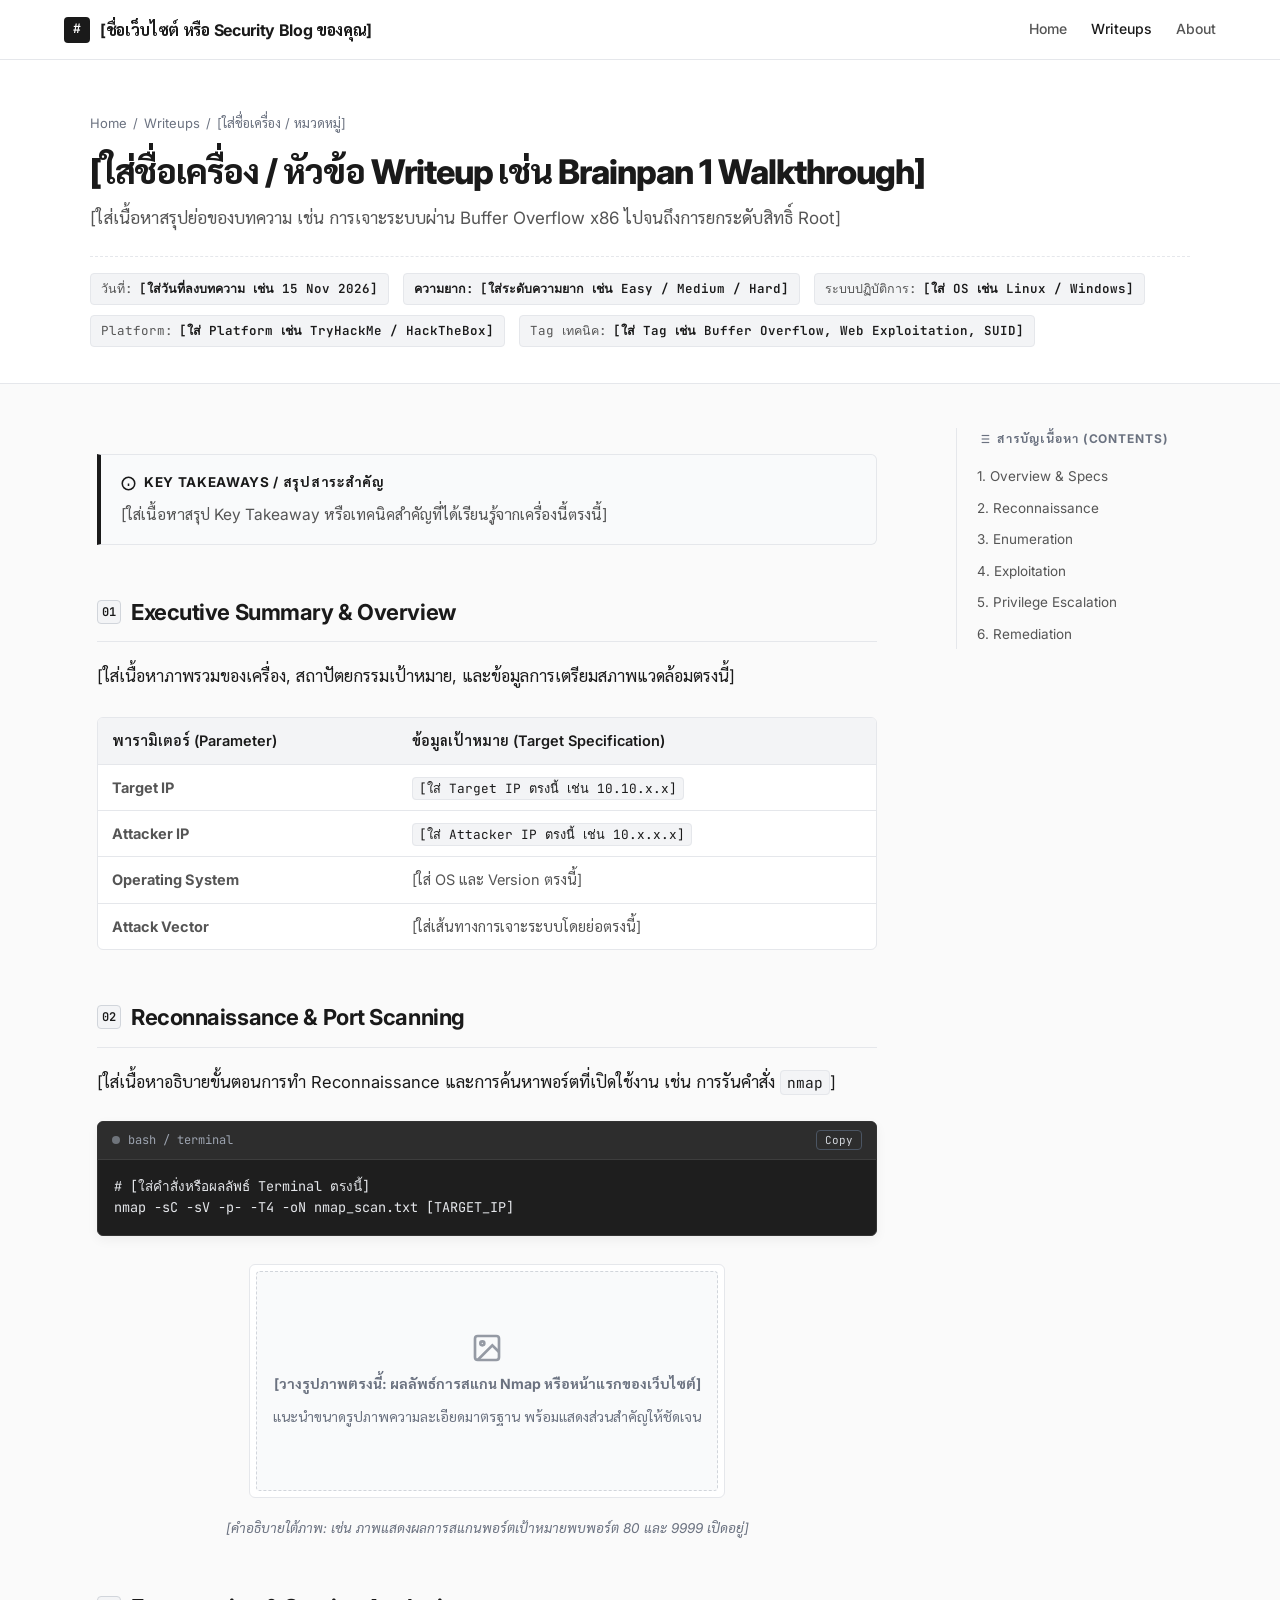
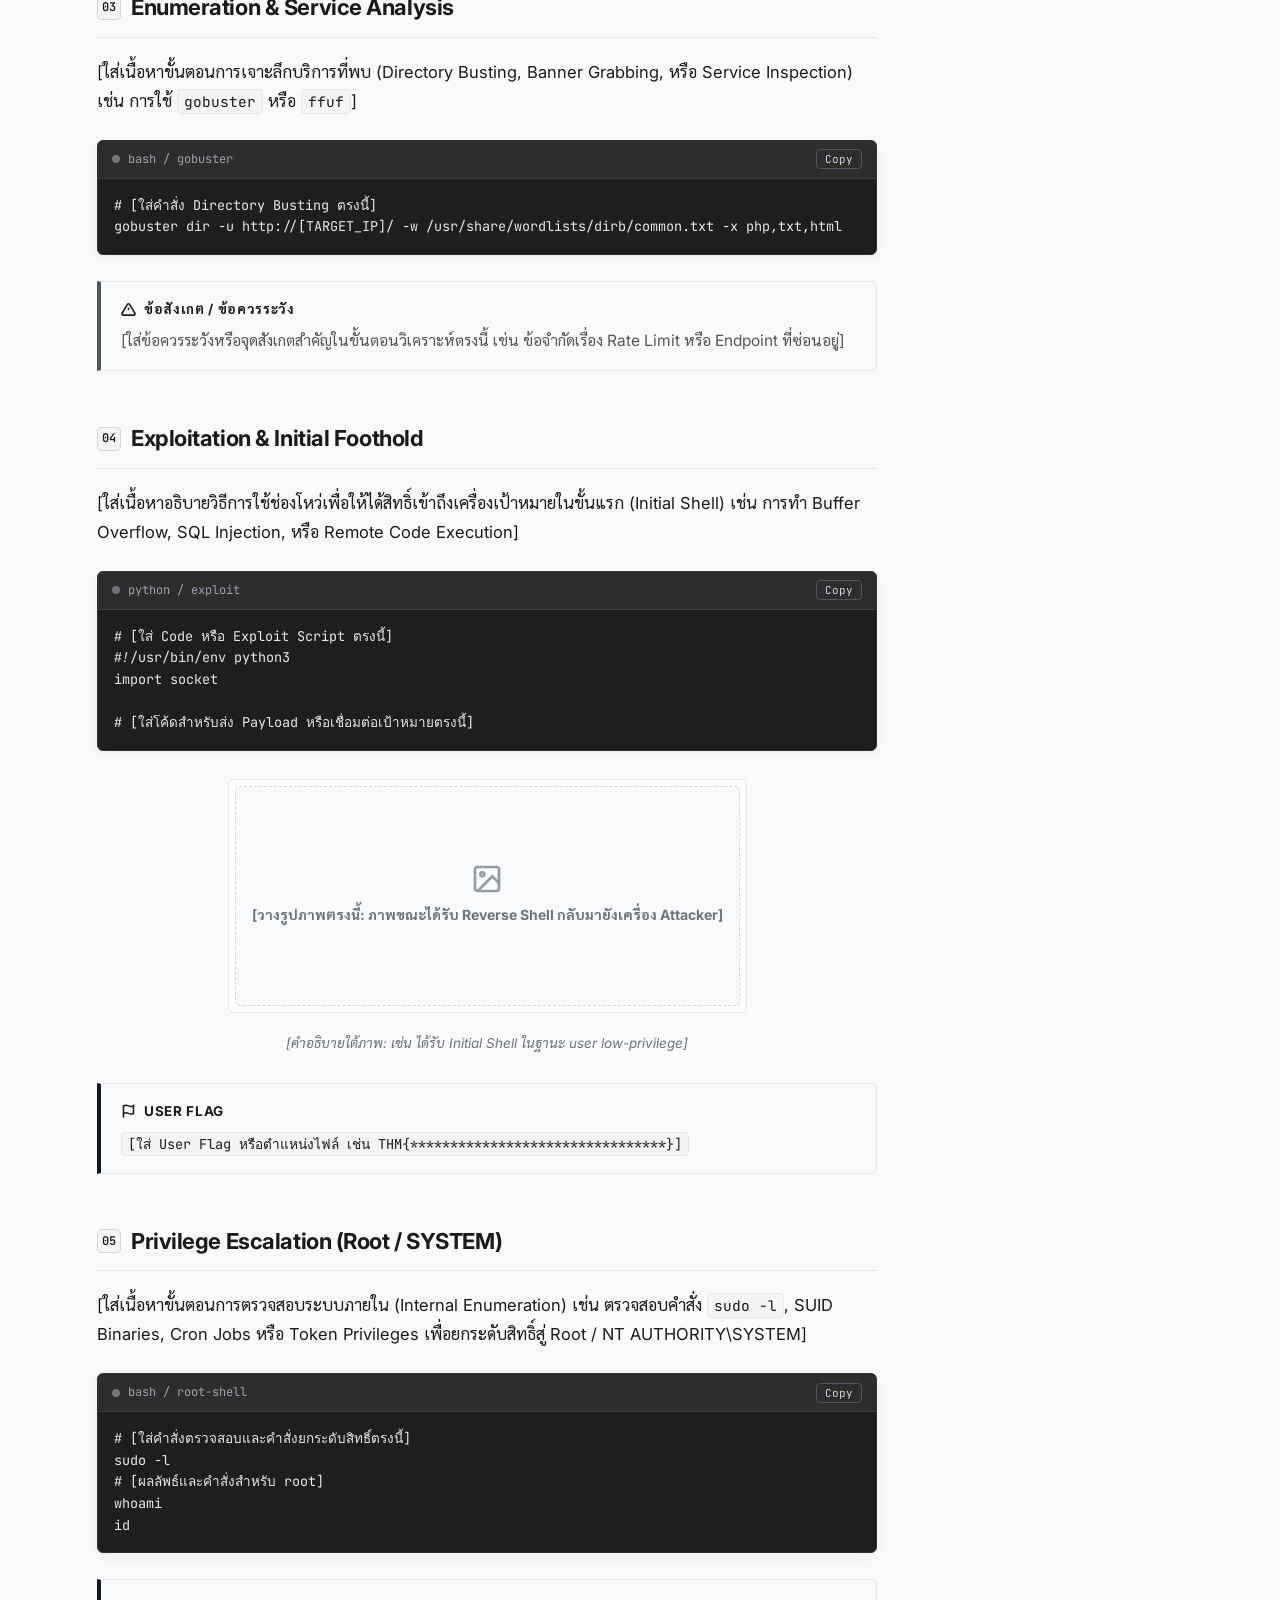
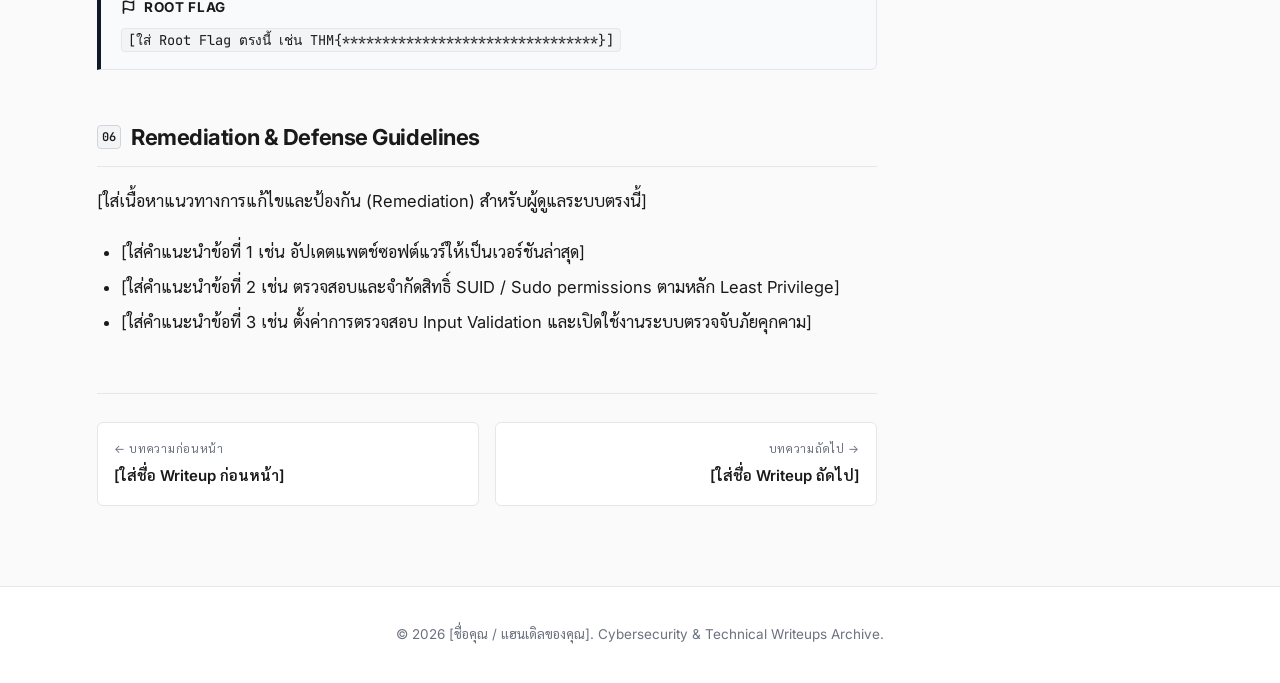
==== template-writeup.html @ 0dfbd3c8 "Refactor UI/UX: Classic minimalist white-gray-charcoal design, sticky TOC, typography & template v5." ====
<!DOCTYPE html>
<html lang="th">
<head>
  <meta charset="UTF-8" />
  <meta name="viewport" content="width=device-width, initial-scale=1.0" />
  <title>[ใส่ชื่อเครื่อง / หัวข้อ Writeup] — Technical Writeup Template</title>

  <!-- Typography: Inter (Sans-serif) & JetBrains Mono (Monospace) & Sarabun (Thai Sans-serif) -->
  <link rel="preconnect" href="https://fonts.googleapis.com" />
  <link rel="preconnect" href="https://fonts.gstatic.com" crossorigin />
  <link href="https://fonts.googleapis.com/css2?family=Inter:wght@400;500;600;700&family=JetBrains+Mono:wght@400;500;600&family=Sarabun:wght@300;400;500;600;700&display=swap" rel="stylesheet" />

  <style>
    /* ==========================================================================
       DESIGN SYSTEM: CLASSIC MINIMALIST (WHITE - GRAY - CHARCOAL)
       Cybersecurity & Technical Documentation Style
       ========================================================================== */
    :root {
      /* Backgrounds */
      --bg-body: #FAFAFA;            /* ขาวนวล เพื่อความสบายตาเวลาอ่านนานๆ */
      --bg-surface: #FFFFFF;         /* ขาวบริสุทธิ์ สำหรับ Header และ Container */
      --bg-subtle: #F3F4F6;          /* เทาอ่อนมาก สำหรับปุ่มและ Badges */
      --bg-code: #1E1E1E;            /* เทาเข้มเกือบดำ สำหรับ Code/Terminal Blocks */
      --bg-code-header: #2D2D2D;     /* แถบหัว Code block */
      --bg-callout: #F9FAFB;         /* พื้นหลัง Callout Boxes */

      /* Text Colors */
      --text-main: #1A1A1A;          /* สีดำชาร์โคล ไม่ใช้ #000000 ลดการล้าสายตา */
      --text-secondary: #555555;     /* สีเทาเข้ม สำหรับข้อมูลรองและ Metadata */
      --text-muted: #6B7280;         /* สีเทากลาง สำหรับ Caption และ Hint */
      --text-light: #E5E7EB;         /* สีขาวเทา สำหรับข้อความใน Code blocks */

      /* Accents & Borders */
      --border-light: #E5E7EB;       /* เส้นแบ่งส่วนและกรอบรูป */
      --border-medium: #D1D5DB;      /* เส้นกรอบที่ต้องการความชัดเจน */
      --border-dark: #1A1A1A;        /* แถบเน้นสีดำสำหรับ Callout */
      --accent-black: #111827;       /* ดำเข้มพรีเมียม */

      /* Typography */
      --font-sans: 'Inter', 'Sarabun', -apple-system, BlinkMacSystemFont, "Segoe UI", Roboto, sans-serif;
      --font-mono: 'JetBrains Mono', 'Fira Code', Consolas, monospace;

      /* Layout */
      --content-max-width: 780px;    /* ความกว้างอ่านง่าย 750px - 800px */
      --toc-width: 250px;            /* ความกว้างสารบัญ Table of Contents */
    }

    /* Reset & Base Setup */
    *, *::before, *::after {
      box-sizing: border-box;
      margin: 0;
      padding: 0;
    }

    html {
      scroll-behavior: smooth;
      font-size: 16px;
    }

    body {
      background-color: var(--bg-body);
      color: var(--text-main);
      font-family: var(--font-sans);
      font-size: 16.5px;
      line-height: 1.75;             /* Line-height สบายตา 1.7 - 1.8 */
      -webkit-font-smoothing: antialiased;
      -moz-osx-font-smoothing: grayscale;
    }

    a {
      color: inherit;
      text-decoration: none;
    }

    /* ==========================================================================
       1. MINIMAL HEADER
       ========================================================================== */
    .site-header {
      position: sticky;
      top: 0;
      z-index: 100;
      background-color: rgba(255, 255, 255, 0.95);
      backdrop-filter: blur(8px);
      border-bottom: 1px solid var(--border-light);
      height: 60px;
    }

    .header-inner {
      max-width: 1200px;
      margin: 0 auto;
      padding: 0 24px;
      height: 100%;
      display: flex;
      align-items: center;
      justify-content: space-between;
    }

    .brand-logo {
      display: inline-flex;
      align-items: center;
      gap: 10px;
      font-weight: 700;
      font-size: 16px;
      letter-spacing: -0.02em;
      color: var(--text-main);
    }

    .brand-icon {
      display: inline-flex;
      align-items: center;
      justify-content: center;
      width: 26px;
      height: 26px;
      background-color: var(--text-main);
      color: #FFFFFF;
      border-radius: 4px;
      font-family: var(--font-mono);
      font-size: 13px;
      font-weight: 700;
    }

    .site-nav {
      display: flex;
      align-items: center;
      gap: 24px;
    }

    .site-nav a {
      font-size: 14px;
      font-weight: 500;
      color: var(--text-secondary);
      transition: color 0.15s ease;
    }

    .site-nav a:hover,
    .site-nav a.active {
      color: var(--text-main);
    }

    /* ==========================================================================
       2. ARTICLE HERO & METADATA BADGES
       ========================================================================== */
    .article-hero {
      background-color: var(--bg-surface);
      border-bottom: 1px solid var(--border-light);
      padding: 48px 24px 36px;
    }

    .hero-container {
      max-width: 1100px;
      margin: 0 auto;
    }

    .breadcrumb {
      display: inline-flex;
      align-items: center;
      gap: 6px;
      font-size: 13px;
      color: var(--text-muted);
      margin-bottom: 16px;
    }

    .breadcrumb a:hover {
      color: var(--text-main);
      text-decoration: underline;
    }

    .article-title {
      font-size: 34px;
      font-weight: 800;
      letter-spacing: -0.03em;
      line-height: 1.25;
      color: var(--text-main);
      margin-bottom: 12px;
    }

    .article-subtitle {
      font-size: 17px;
      color: var(--text-secondary);
      max-width: 800px;
      margin-bottom: 24px;
      line-height: 1.6;
    }

    /* Metadata Badge Group */
    .metadata-bar {
      display: flex;
      flex-wrap: wrap;
      align-items: center;
      gap: 10px 14px;
      padding-top: 16px;
      border-top: 1px dashed var(--border-light);
    }

    .meta-badge {
      display: inline-flex;
      align-items: center;
      gap: 6px;
      font-size: 12.5px;
      font-family: var(--font-mono);
      padding: 4px 10px;
      border-radius: 4px;
      background-color: var(--bg-subtle);
      border: 1px solid var(--border-light);
      color: var(--text-secondary);
    }

    .meta-badge strong {
      color: var(--text-main);
      font-weight: 600;
    }

    .badge-diff {
      font-weight: 600;
      background-color: #F3F4F6;
      color: var(--text-main);
    }

    /* ==========================================================================
       3. PAGE LAYOUT: MAIN CONTENT & STICKY TABLE OF CONTENTS
       ========================================================================== */
    .page-layout {
      max-width: 1180px;
      margin: 0 auto;
      padding: 44px 24px 80px;
      display: grid;
      grid-template-columns: minmax(0, 1fr) var(--toc-width);
      gap: 56px;
      align-items: start;
    }

    /* Central Content Column (750px - 800px) */
    .content-area {
      max-width: var(--content-max-width);
      margin: 0 auto;
      width: 100%;
    }

    /* ==========================================================================
       4. STICKY TABLE OF CONTENTS (TOC)
       ========================================================================== */
    .toc-wrapper {
      position: sticky;
      top: 84px;
      padding-left: 20px;
      border-left: 1px solid var(--border-light);
    }

    .toc-header {
      font-size: 12px;
      font-weight: 700;
      text-transform: uppercase;
      letter-spacing: 0.08em;
      color: var(--text-muted);
      margin-bottom: 14px;
      display: flex;
      align-items: center;
      gap: 6px;
    }

    .toc-list {
      list-style: none;
      display: flex;
      flex-direction: column;
      gap: 4px;
    }

    .toc-link {
      display: block;
      font-size: 13.5px;
      color: var(--text-secondary);
      padding: 4px 0;
      line-height: 1.45;
      transition: color 0.15s ease, transform 0.15s ease;
    }

    .toc-link:hover {
      color: var(--text-main);
      transform: translateX(2px);
    }

    .toc-link.active {
      color: var(--text-main);
      font-weight: 600;
      position: relative;
    }

    .toc-link.active::before {
      content: "";
      position: absolute;
      left: -21px;
      top: 6px;
      bottom: 6px;
      width: 2px;
      background-color: var(--text-main);
    }

    .toc-sublink {
      padding-left: 14px;
      font-size: 12.5px;
      color: var(--text-muted);
    }

    /* ==========================================================================
       5. CONTENT STYLING ELEMENTS
       ========================================================================== */
    .content-area p {
      margin-bottom: 22px;
      color: var(--text-main);
    }

    /* Headings (H1, H2, H3) */
    .content-area h1,
    .content-area h2,
    .content-area h3,
    .content-area h4 {
      color: var(--text-main);
      font-weight: 700;
      letter-spacing: -0.02em;
      scroll-margin-top: 80px;
    }

    .content-area h1 {
      font-size: 26px;
      margin: 44px 0 18px;
    }

    /* H2: มีเส้นคั่นบางๆ ใต้ H2 เพื่อแบ่งเฟสของการเจาะระบบ */
    .content-area h2 {
      font-size: 22px;
      margin: 48px 0 20px;
      padding-bottom: 10px;
      border-bottom: 1px solid var(--border-light);
      display: flex;
      align-items: center;
      gap: 10px;
    }

    .content-area h2 .phase-num {
      display: inline-flex;
      align-items: center;
      justify-content: center;
      font-family: var(--font-mono);
      font-size: 12px;
      font-weight: 600;
      background-color: var(--bg-subtle);
      border: 1px solid var(--border-medium);
      color: var(--text-main);
      width: 24px;
      height: 24px;
      border-radius: 4px;
    }

    .content-area h3 {
      font-size: 18px;
      margin: 30px 0 14px;
    }

    /* Inline Code */
    code, .inline-code {
      font-family: var(--font-mono);
      font-size: 0.88em;
      background-color: var(--bg-subtle);
      color: var(--text-main);
      padding: 2px 6px;
      border-radius: 4px;
      border: 1px solid var(--border-light);
    }

    /* Code Blocks / Terminal Output (#1E1E1E) */
    .code-block-wrapper {
      margin: 24px 0;
      border-radius: 6px;
      overflow: hidden;
      border: 1px solid #333333;
      background-color: var(--bg-code);
      box-shadow: 0 4px 12px rgba(0, 0, 0, 0.05);
    }

    .code-header {
      display: flex;
      align-items: center;
      justify-content: space-between;
      padding: 8px 14px;
      background-color: var(--bg-code-header);
      border-bottom: 1px solid #3D3D3D;
      font-family: var(--font-mono);
      font-size: 12px;
      color: #9CA3AF;
    }

    .code-lang-label {
      display: flex;
      align-items: center;
      gap: 8px;
    }

    .code-dot {
      width: 8px;
      height: 8px;
      border-radius: 50%;
      background-color: #9CA3AF;
      opacity: 0.6;
    }

    .copy-btn {
      background: transparent;
      border: 1px solid #4B5563;
      border-radius: 4px;
      color: #D1D5DB;
      font-family: var(--font-mono);
      font-size: 11px;
      padding: 2px 8px;
      cursor: pointer;
      display: inline-flex;
      align-items: center;
      gap: 4px;
      transition: all 0.15s ease;
    }

    .copy-btn:hover {
      background-color: rgba(255, 255, 255, 0.1);
      color: #FFFFFF;
      border-color: #9CA3AF;
    }

    .code-block-wrapper pre {
      padding: 16px;
      overflow-x: auto;
      font-family: var(--font-mono);
      font-size: 13.5px;
      line-height: 1.6;
      color: var(--text-light);
      margin: 0;
    }

    .code-block-wrapper pre code {
      background: transparent;
      border: none;
      padding: 0;
      color: inherit;
      font-size: inherit;
    }

    /* Callout / Note Boxes (แถบเส้นหนาสีดำด้านซ้าย) */
    .callout-box {
      margin: 26px 0;
      padding: 16px 20px;
      background-color: var(--bg-callout);
      border: 1px solid var(--border-light);
      border-left: 4px solid var(--border-dark);
      border-radius: 0 6px 6px 0;
    }

    .callout-title {
      font-size: 13.5px;
      font-weight: 700;
      text-transform: uppercase;
      letter-spacing: 0.05em;
      color: var(--text-main);
      margin-bottom: 6px;
      display: flex;
      align-items: center;
      gap: 8px;
    }

    .callout-box p:last-child {
      margin-bottom: 0;
      color: var(--text-secondary);
      font-size: 15.5px;
    }

    /* Callout Variations */
    .callout-warning {
      border-left-color: #4B5563;
      background-color: #F8FAFC;
    }

    .callout-flag {
      border-left-color: #111827;
      background-color: #F9FAFB;
    }

    /* Image Container (กรอบรูปขอบสีเทาบางๆ พร้อม Caption) */
    .image-container {
      margin: 28px 0;
      text-align: center;
    }

    .image-frame {
      border: 1px solid var(--border-light);
      border-radius: 6px;
      overflow: hidden;
      background-color: #FFFFFF;
      padding: 6px;
      display: inline-block;
      max-width: 100%;
    }

    .image-placeholder-box {
      width: 100%;
      min-height: 220px;
      background-color: #F9FAFB;
      border: 1px dashed var(--border-medium);
      border-radius: 4px;
      display: flex;
      flex-direction: column;
      align-items: center;
      justify-content: center;
      padding: 32px 16px;
      color: var(--text-muted);
      font-size: 14px;
      gap: 8px;
    }

    .image-placeholder-box svg {
      stroke: var(--text-muted);
      opacity: 0.7;
    }

    .image-caption {
      margin-top: 10px;
      font-size: 13.5px;
      color: var(--text-muted);
      font-style: italic;
    }

    /* Tables */
    .table-wrapper {
      margin: 26px 0;
      overflow-x: auto;
      border: 1px solid var(--border-light);
      border-radius: 6px;
      background: #FFFFFF;
    }

    table {
      width: 100%;
      border-collapse: collapse;
      text-align: left;
      font-size: 14.5px;
    }

    th {
      background-color: var(--bg-subtle);
      color: var(--text-main);
      font-weight: 600;
      padding: 10px 14px;
      border-bottom: 1px solid var(--border-light);
    }

    td {
      padding: 10px 14px;
      border-bottom: 1px solid var(--border-light);
      color: var(--text-secondary);
    }

    tr:last-child td {
      border-bottom: none;
    }

    /* Lists */
    .content-area ul,
    .content-area ol {
      margin: 0 0 22px 24px;
      color: var(--text-main);
    }

    .content-area li {
      margin-bottom: 6px;
    }

    /* ==========================================================================
       6. PAGINATION / FOOTER
       ========================================================================== */
    .article-pagination {
      margin-top: 56px;
      padding-top: 28px;
      border-top: 1px solid var(--border-light);
      display: grid;
      grid-template-columns: 1fr 1fr;
      gap: 16px;
    }

    .pagination-card {
      padding: 16px;
      border: 1px solid var(--border-light);
      border-radius: 6px;
      background-color: #FFFFFF;
      transition: all 0.15s ease;
      display: flex;
      flex-direction: column;
      gap: 4px;
    }

    .pagination-card:hover {
      border-color: var(--border-dark);
      box-shadow: 0 2px 6px rgba(0, 0, 0, 0.04);
    }

    .pagination-label {
      font-size: 11.5px;
      text-transform: uppercase;
      letter-spacing: 0.06em;
      color: var(--text-muted);
    }

    .pagination-title {
      font-size: 15px;
      font-weight: 600;
      color: var(--text-main);
    }

    .site-footer {
      border-top: 1px solid var(--border-light);
      background-color: #FFFFFF;
      padding: 36px 24px;
      text-align: center;
      font-size: 13.5px;
      color: var(--text-muted);
    }

    /* ==========================================================================
       7. RESPONSIVE DESIGN
       ========================================================================== */
    @media (max-width: 960px) {
      .page-layout {
        grid-template-columns: 1fr;
        gap: 0;
        padding: 24px 16px 60px;
      }

      /* ซ่อนสารบัญด้านข้างเมื่อเปิดบนมือถือ ตาม Constraints */
      .toc-wrapper {
        display: none;
      }

      .article-title {
        font-size: 26px;
      }

      .article-hero {
        padding: 32px 16px 24px;
      }

      .article-pagination {
        grid-template-columns: 1fr;
      }
    }
  </style>
</head>
<body>

  <!-- ========================================================================
       1. MINIMAL HEADER
       ======================================================================== -->
  <header class="site-header">
    <div class="header-inner">
      <a href="index.html" class="brand-logo">
        <span class="brand-icon">#</span>
        <span>[ชื่อเว็บไซต์ หรือ Security Blog ของคุณ]</span>
      </a>
      <nav class="site-nav">
        <a href="index.html">Home</a>
        <a href="index.html#writeups" class="active">Writeups</a>
        <a href="about.html">About</a>
      </nav>
    </div>
  </header>

  <!-- ========================================================================
       2. ARTICLE HERO & METADATA BADGES
       ======================================================================== -->
  <header class="article-hero">
    <div class="hero-container">
      <div class="breadcrumb">
        <a href="index.html">Home</a>
        <span>/</span>
        <a href="index.html#writeups">Writeups</a>
        <span>/</span>
        <span>[ใส่ชื่อเครื่อง / หมวดหมู่]</span>
      </div>

      <h1 class="article-title">[ใส่ชื่อเครื่อง / หัวข้อ Writeup เช่น Brainpan 1 Walkthrough]</h1>
      <p class="article-subtitle">
        [ใส่เนื้อหาสรุปย่อของบทความ เช่น การเจาะระบบผ่าน Buffer Overflow x86 ไปจนถึงการยกระดับสิทธิ์ Root]
      </p>

      <!-- Metadata Badge Bar -->
      <div class="metadata-bar">
        <div class="meta-badge">
          <span>วันที่:</span>
          <strong>[ใส่วันที่ลงบทความ เช่น 15 Nov 2026]</strong>
        </div>
        <div class="meta-badge badge-diff">
          <span>ความยาก:</span>
          <strong>[ใส่ระดับความยาก เช่น Easy / Medium / Hard]</strong>
        </div>
        <div class="meta-badge">
          <span>ระบบปฏิบัติการ:</span>
          <strong>[ใส่ OS เช่น Linux / Windows]</strong>
        </div>
        <div class="meta-badge">
          <span>Platform:</span>
          <strong>[ใส่ Platform เช่น TryHackMe / HackTheBox]</strong>
        </div>
        <div class="meta-badge">
          <span>Tag เทคนิค:</span>
          <strong>[ใส่ Tag เช่น Buffer Overflow, Web Exploitation, SUID]</strong>
        </div>
      </div>
    </div>
  </header>

  <!-- ========================================================================
       3. PAGE LAYOUT: MAIN ARTICLE & STICKY TABLE OF CONTENTS
       ======================================================================== -->
  <div class="page-layout">

    <!-- MAIN CONTENT COLUMN (Max-width 750px - 800px Centered) -->
    <main class="content-area">

      <!-- CALLOUT: KEY TAKEAWAY / MACHINE OVERVIEW -->
      <div class="callout-box">
        <div class="callout-title">
          <svg width="15" height="15" viewBox="0 0 24 24" fill="none" stroke="currentColor" stroke-width="2.5"><circle cx="12" cy="12" r="10"></circle><line x1="12" y1="16" x2="12" y2="12"></line><line x1="12" y1="8" x2="12.01" y2="8"></line></svg>
          <span>Key Takeaways / สรุปสาระสำคัญ</span>
        </div>
        <p>[ใส่เนื้อหาสรุป Key Takeaway หรือเทคนิคสำคัญที่ได้เรียนรู้จากเครื่องนี้ตรงนี้]</p>
      </div>

      <!-- SECTION 1: OVERVIEW -->
      <h2 id="overview">
        <span class="phase-num">01</span>
        <span>Executive Summary &amp; Overview</span>
      </h2>
      <p>[ใส่เนื้อหาภาพรวมของเครื่อง, สถาปัตยกรรมเป้าหมาย, และข้อมูลการเตรียมสภาพแวดล้อมตรงนี้]</p>

      <!-- Target Information Table -->
      <div class="table-wrapper">
        <table>
          <thead>
            <tr>
              <th>พารามิเตอร์ (Parameter)</th>
              <th>ข้อมูลเป้าหมาย (Target Specification)</th>
            </tr>
          </thead>
          <tbody>
            <tr>
              <td><strong>Target IP</strong></td>
              <td><code>[ใส่ Target IP ตรงนี้ เช่น 10.10.x.x]</code></td>
            </tr>
            <tr>
              <td><strong>Attacker IP</strong></td>
              <td><code>[ใส่ Attacker IP ตรงนี้ เช่น 10.x.x.x]</code></td>
            </tr>
            <tr>
              <td><strong>Operating System</strong></td>
              <td>[ใส่ OS และ Version ตรงนี้]</td>
            </tr>
            <tr>
              <td><strong>Attack Vector</strong></td>
              <td>[ใส่เส้นทางการเจาะระบบโดยย่อตรงนี้]</td>
            </tr>
          </tbody>
        </table>
      </div>

      <!-- SECTION 2: RECONNAISSANCE -->
      <h2 id="recon">
        <span class="phase-num">02</span>
        <span>Reconnaissance &amp; Port Scanning</span>
      </h2>
      <p>
        [ใส่เนื้อหาอธิบายขั้นตอนการทำ Reconnaissance และการค้นหาพอร์ตที่เปิดใช้งาน เช่น การรันคำสั่ง <code>nmap</code>]
      </p>

      <!-- Code Block: Nmap Command -->
      <div class="code-block-wrapper">
        <div class="code-header">
          <span class="code-lang-label">
            <span class="code-dot"></span>
            <span>bash / terminal</span>
          </span>
          <button class="copy-btn" type="button" onclick="copyCode(this)">Copy</button>
        </div>
        <pre><code># [ใส่คำสั่งหรือผลลัพธ์ Terminal ตรงนี้]
nmap -sC -sV -p- -T4 -oN nmap_scan.txt [TARGET_IP]</code></pre>
      </div>

      <!-- Image Container -->
      <div class="image-container">
        <div class="image-frame">
          <div class="image-placeholder-box">
            <svg width="32" height="32" viewBox="0 0 24 24" fill="none" stroke="currentColor" stroke-width="2"><rect x="3" y="3" width="18" height="18" rx="2" ry="2"></rect><circle cx="8.5" cy="8.5" r="1.5"></circle><polyline points="21 15 16 10 5 21"></polyline></svg>
            <strong>[วางรูปภาพตรงนี้: ผลลัพธ์การสแกน Nmap หรือหน้าแรกของเว็บไซต์]</strong>
            <span>แนะนำขนาดรูปภาพความละเอียดมาตรฐาน พร้อมแสดงส่วนสำคัญให้ชัดเจน</span>
          </div>
        </div>
        <div class="image-caption">[คำอธิบายใต้ภาพ: เช่น ภาพแสดงผลการสแกนพอร์ตเป้าหมายพบพอร์ต 80 และ 9999 เปิดอยู่]</div>
      </div>

      <!-- SECTION 3: ENUMERATION -->
      <h2 id="enumeration">
        <span class="phase-num">03</span>
        <span>Enumeration &amp; Service Analysis</span>
      </h2>
      <p>
        [ใส่เนื้อหาขั้นตอนการเจาะลึกบริการที่พบ (Directory Busting, Banner Grabbing, หรือ Service Inspection) เช่น การใช้ <code>gobuster</code> หรือ <code>ffuf</code>]
      </p>

      <div class="code-block-wrapper">
        <div class="code-header">
          <span class="code-lang-label">
            <span class="code-dot"></span>
            <span>bash / gobuster</span>
          </span>
          <button class="copy-btn" type="button" onclick="copyCode(this)">Copy</button>
        </div>
        <pre><code># [ใส่คำสั่ง Directory Busting ตรงนี้]
gobuster dir -u http://[TARGET_IP]/ -w /usr/share/wordlists/dirb/common.txt -x php,txt,html</code></pre>
      </div>

      <!-- Callout: Warning / Note -->
      <div class="callout-box callout-warning">
        <div class="callout-title">
          <svg width="15" height="15" viewBox="0 0 24 24" fill="none" stroke="currentColor" stroke-width="2.5"><path d="M10.29 3.86L1.82 18a2 2 0 0 0 1.71 3h16.94a2 2 0 0 0 1.71-3L13.71 3.86a2 2 0 0 0-3.42 0z"></path><line x1="12" y1="9" x2="12" y2="13"></line><line x1="12" y1="17" x2="12.01" y2="17"></line></svg>
          <span>ข้อสังเกต / ข้อควรระวัง</span>
        </div>
        <p>[ใส่ข้อควรระวังหรือจุดสังเกตสำคัญในขั้นตอนวิเคราะห์ตรงนี้ เช่น ข้อจำกัดเรื่อง Rate Limit หรือ Endpoint ที่ซ่อนอยู่]</p>
      </div>

      <!-- SECTION 4: EXPLOITATION -->
      <h2 id="exploitation">
        <span class="phase-num">04</span>
        <span>Exploitation &amp; Initial Foothold</span>
      </h2>
      <p>
        [ใส่เนื้อหาอธิบายวิธีการใช้ช่องโหว่เพื่อให้ได้สิทธิ์เข้าถึงเครื่องเป้าหมายในขั้นแรก (Initial Shell) เช่น การทำ Buffer Overflow, SQL Injection, หรือ Remote Code Execution]
      </p>

      <div class="code-block-wrapper">
        <div class="code-header">
          <span class="code-lang-label">
            <span class="code-dot"></span>
            <span>python / exploit</span>
          </span>
          <button class="copy-btn" type="button" onclick="copyCode(this)">Copy</button>
        </div>
        <pre><code># [ใส่ Code หรือ Exploit Script ตรงนี้]
#!/usr/bin/env python3
import socket

# [ใส่โค้ดสำหรับส่ง Payload หรือเชื่อมต่อเป้าหมายตรงนี้]</code></pre>
      </div>

      <!-- Image Container 2 -->
      <div class="image-container">
        <div class="image-frame">
          <div class="image-placeholder-box">
            <svg width="32" height="32" viewBox="0 0 24 24" fill="none" stroke="currentColor" stroke-width="2"><rect x="3" y="3" width="18" height="18" rx="2" ry="2"></rect><circle cx="8.5" cy="8.5" r="1.5"></circle><polyline points="21 15 16 10 5 21"></polyline></svg>
            <strong>[วางรูปภาพตรงนี้: ภาพขณะได้รับ Reverse Shell กลับมายังเครื่อง Attacker]</strong>
          </div>
        </div>
        <div class="image-caption">[คำอธิบายใต้ภาพ: เช่น ได้รับ Initial Shell ในฐานะ user low-privilege]</div>
      </div>

      <!-- Callout: Flag Box -->
      <div class="callout-box callout-flag">
        <div class="callout-title">
          <svg width="15" height="15" viewBox="0 0 24 24" fill="none" stroke="currentColor" stroke-width="2.5"><path d="M4 15s1-1 4-1 5 2 8 2 4-1 4-1V3s-1 1-4 1-5-2-8-2-4 1-4 1z"></path><line x1="4" y1="22" x2="4" y2="15"></line></svg>
          <span>User Flag</span>
        </div>
        <p><code>[ใส่ User Flag หรือตำแหน่งไฟล์ เช่น THM{********************************}]</code></p>
      </div>

      <!-- SECTION 5: PRIVILEGE ESCALATION -->
      <h2 id="privilege-escalation">
        <span class="phase-num">05</span>
        <span>Privilege Escalation (Root / SYSTEM)</span>
      </h2>
      <p>
        [ใส่เนื้อหาขั้นตอนการตรวจสอบระบบภายใน (Internal Enumeration) เช่น ตรวจสอบคำสั่ง <code>sudo -l</code>, SUID Binaries, Cron Jobs หรือ Token Privileges เพื่อยกระดับสิทธิ์สู่ Root / NT AUTHORITY\SYSTEM]
      </p>

      <div class="code-block-wrapper">
        <div class="code-header">
          <span class="code-lang-label">
            <span class="code-dot"></span>
            <span>bash / root-shell</span>
          </span>
          <button class="copy-btn" type="button" onclick="copyCode(this)">Copy</button>
        </div>
        <pre><code># [ใส่คำสั่งตรวจสอบและคำสั่งยกระดับสิทธิ์ตรงนี้]
sudo -l
# [ผลลัพธ์และคำสั่งสำหรับ root]
whoami
id</code></pre>
      </div>

      <!-- Callout: Root Flag Box -->
      <div class="callout-box callout-flag">
        <div class="callout-title">
          <svg width="15" height="15" viewBox="0 0 24 24" fill="none" stroke="currentColor" stroke-width="2.5"><path d="M4 15s1-1 4-1 5 2 8 2 4-1 4-1V3s-1 1-4 1-5-2-8-2-4 1-4 1z"></path><line x1="4" y1="22" x2="4" y2="15"></line></svg>
          <span>Root Flag</span>
        </div>
        <p><code>[ใส่ Root Flag ตรงนี้ เช่น THM{********************************}]</code></p>
      </div>

      <!-- SECTION 6: REMEDIATION & DEFENSE -->
      <h2 id="remediation">
        <span class="phase-num">06</span>
        <span>Remediation &amp; Defense Guidelines</span>
      </h2>
      <p>[ใส่เนื้อหาแนวทางการแก้ไขและป้องกัน (Remediation) สำหรับผู้ดูแลระบบตรงนี้]</p>
      <ul>
        <li>[ใส่คำแนะนำข้อที่ 1 เช่น อัปเดตแพตช์ซอฟต์แวร์ให้เป็นเวอร์ชันล่าสุด]</li>
        <li>[ใส่คำแนะนำข้อที่ 2 เช่น ตรวจสอบและจำกัดสิทธิ์ SUID / Sudo permissions ตามหลัก Least Privilege]</li>
        <li>[ใส่คำแนะนำข้อที่ 3 เช่น ตั้งค่าการตรวจสอบ Input Validation และเปิดใช้งานระบบตรวจจับภัยคุกคาม]</li>
      </ul>

      <!-- Pagination Cards -->
      <nav class="article-pagination">
        <a href="#" class="pagination-card">
          <span class="pagination-label">← บทความก่อนหน้า</span>
          <span class="pagination-title">[ใส่ชื่อ Writeup ก่อนหน้า]</span>
        </a>
        <a href="#" class="pagination-card" style="text-align: right;">
          <span class="pagination-label">บทความถัดไป →</span>
          <span class="pagination-title">[ใส่ชื่อ Writeup ถัดไป]</span>
        </a>
      </nav>

    </main>

    <!-- STICKY TABLE OF CONTENTS (Desktop Sidebar) -->
    <aside class="toc-wrapper">
      <div class="toc-header">
        <svg width="14" height="14" viewBox="0 0 24 24" fill="none" stroke="currentColor" stroke-width="2"><line x1="8" y1="6" x2="21" y2="6"></line><line x1="8" y1="12" x2="21" y2="12"></line><line x1="8" y1="18" x2="21" y2="18"></line><line x1="3" y1="6" x2="3.01" y2="6"></line><line x1="3" y1="12" x2="3.01" y2="12"></line><line x1="3" y1="18" x2="3.01" y2="18"></line></svg>
        <span>สารบัญเนื้อหา (Contents)</span>
      </div>
      <ul class="toc-list">
        <li><a href="#overview" class="toc-link active">1. Overview &amp; Specs</a></li>
        <li><a href="#recon" class="toc-link">2. Reconnaissance</a></li>
        <li><a href="#enumeration" class="toc-link">3. Enumeration</a></li>
        <li><a href="#exploitation" class="toc-link">4. Exploitation</a></li>
        <li><a href="#privilege-escalation" class="toc-link">5. Privilege Escalation</a></li>
        <li><a href="#remediation" class="toc-link">6. Remediation</a></li>
      </ul>
    </aside>

  </div>

  <!-- ========================================================================
       FOOTER
       ======================================================================== -->
  <footer class="site-footer">
    <p>© 2026 [ชื่อคุณ / แฮนเดิลของคุณ]. Cybersecurity &amp; Technical Writeups Archive.</p>
  </footer>

  <!-- Script: Copy Code & Active TOC ScrollSpy -->
  <script>
    function copyCode(btn) {
      const codeBlock = btn.closest('.code-block-wrapper').querySelector('pre code');
      if (!codeBlock) return;
      
      navigator.clipboard.writeText(codeBlock.innerText).then(() => {
        const originalText = btn.innerText;
        btn.innerText = "Copied!";
        btn.style.borderColor = "#10B981";
        btn.style.color = "#10B981";
        setTimeout(() => {
          btn.innerText = originalText;
          btn.style.borderColor = "";
          btn.style.color = "";
        }, 2000);
      }).catch(err => {
        console.error('Copy failed: ', err);
      });
    }

    // ScrollSpy for Sticky Table of Contents
    document.addEventListener('DOMContentLoaded', () => {
      const headings = document.querySelectorAll('.content-area h2[id]');
      const tocLinks = document.querySelectorAll('.toc-link');

      window.addEventListener('scroll', () => {
        let current = '';
        headings.forEach(heading => {
          const top = heading.getBoundingClientRect().top;
          if (top <= 120) {
            current = heading.getAttribute('id');
          }
        });

        tocLinks.forEach(link => {
          link.classList.remove('active');
          if (link.getAttribute('href') === `#${current}`) {
            link.classList.add('active');
          }
        });
      });
    });
  </script>
</body>
</html>
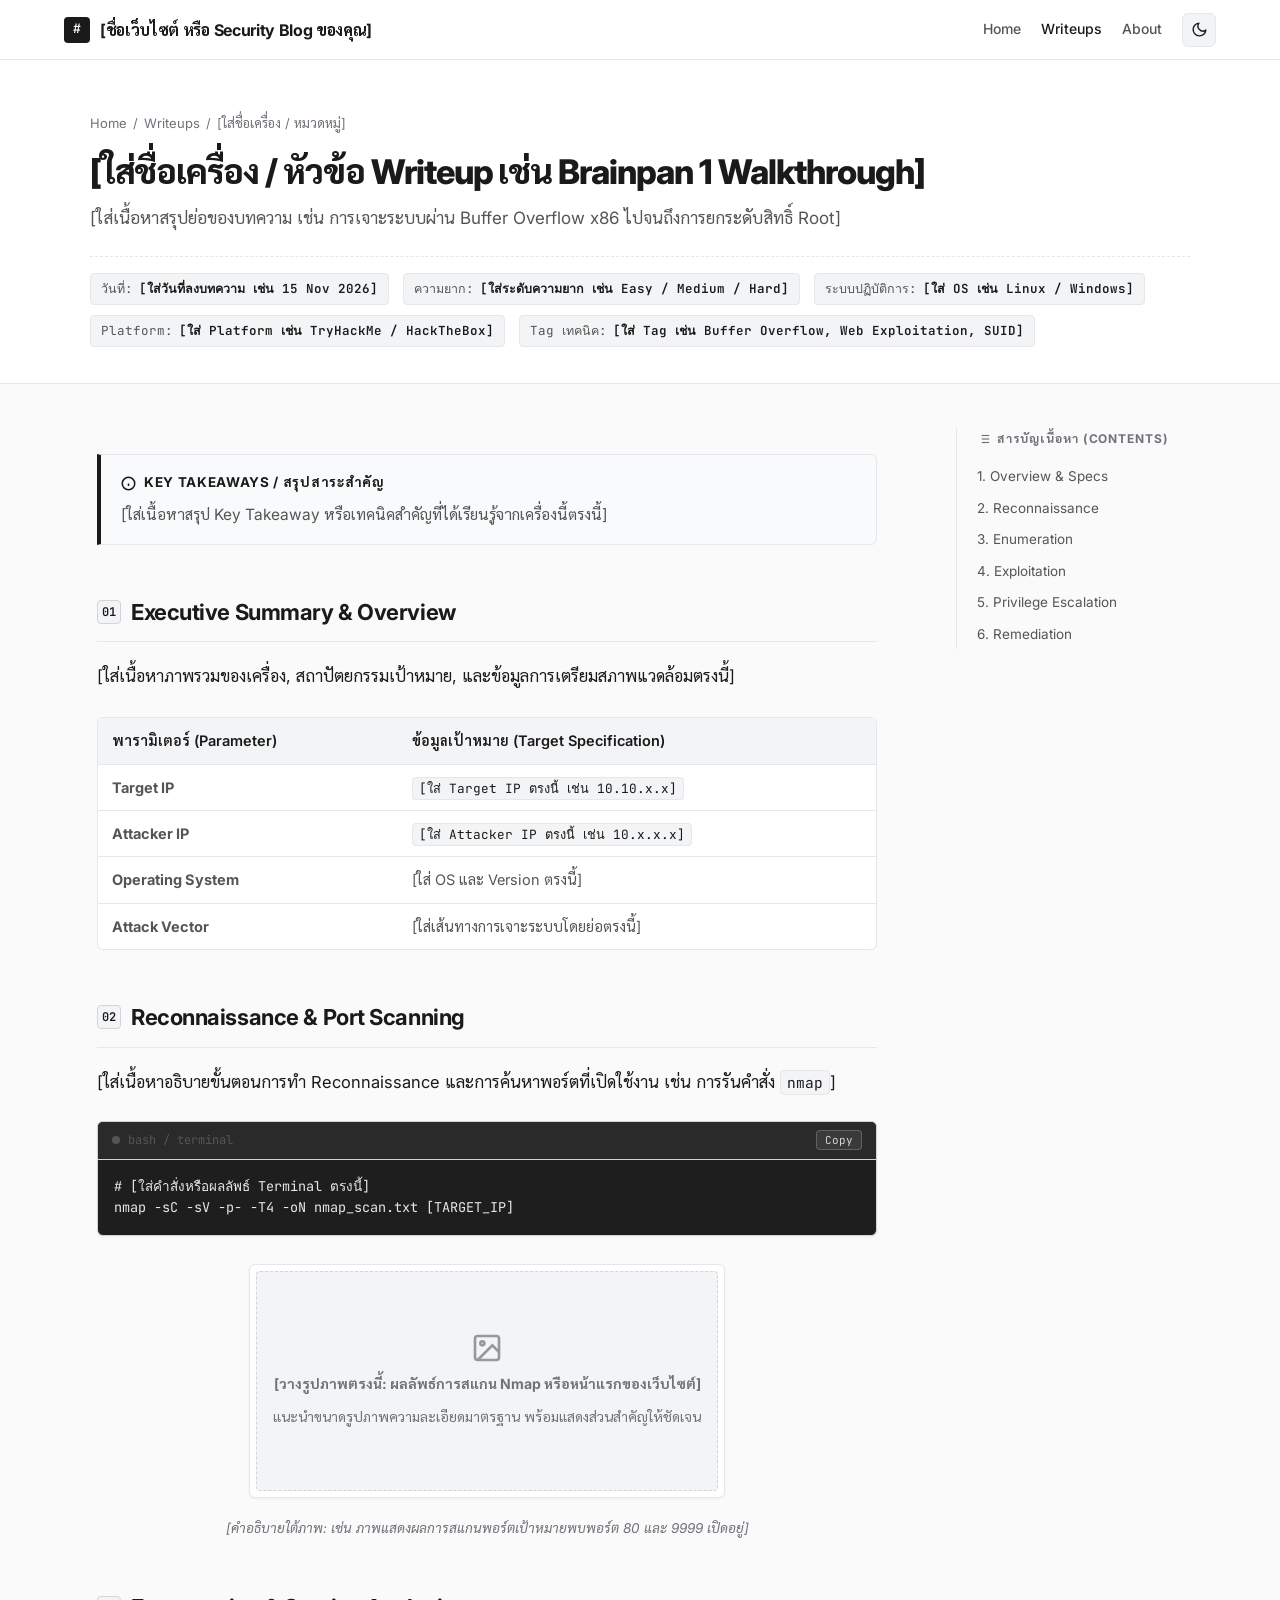
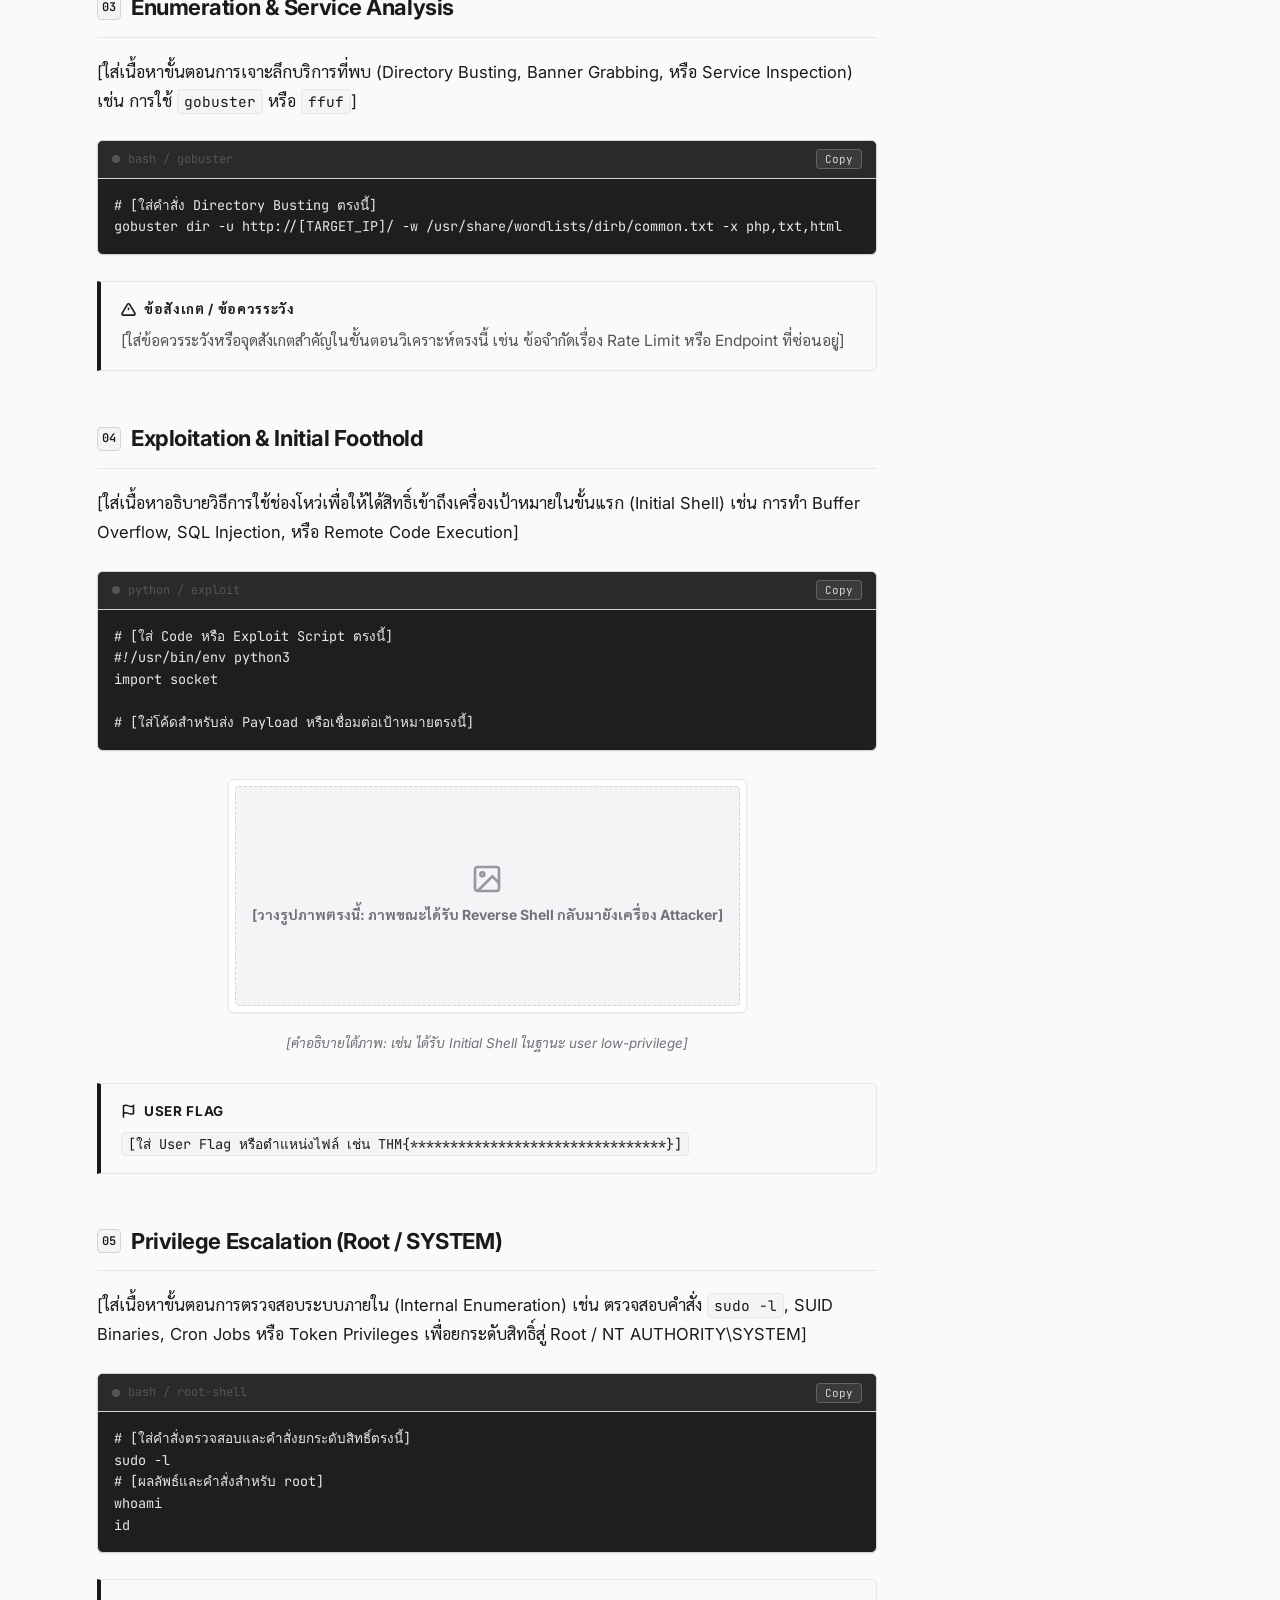
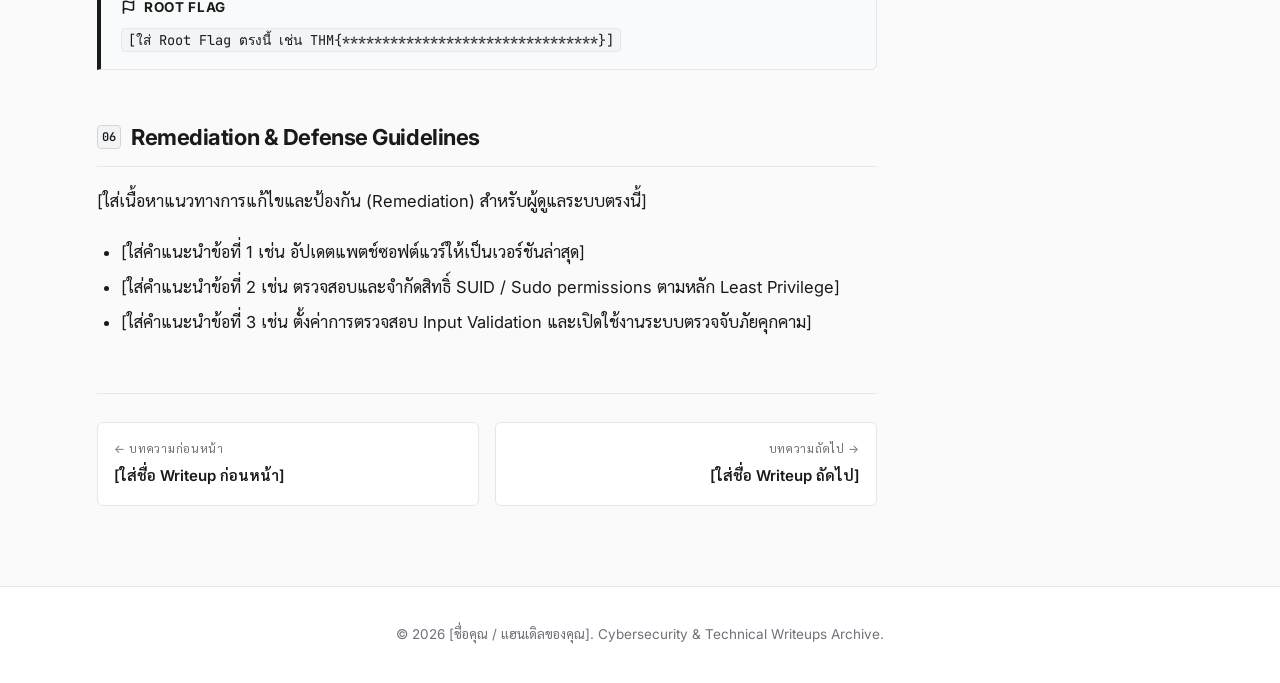
==== commit e5380586: "Add full-coverage Dark Mode with instant theme switcher, zero FOUT & synchronized storage v5.1" ====
--- a/template-writeup.html
+++ b/template-writeup.html
@@ -5,6 +5,18 @@
   <meta name="viewport" content="width=device-width, initial-scale=1.0" />
   <title>[ใส่ชื่อเครื่อง / หัวข้อ Writeup] — Technical Writeup Template</title>
 
+  <!-- Immediate Theme Application (Prevents FOUT: Flash of Unstyled Theme) -->
+  <script>
+    (function() {
+      var theme = localStorage.getItem('theme');
+      if (theme) {
+        document.documentElement.setAttribute('data-theme', theme);
+      } else if (window.matchMedia && window.matchMedia('(prefers-color-scheme: dark)').matches) {
+        document.documentElement.setAttribute('data-theme', 'dark');
+      }
+    })();
+  </script>
+
   <!-- Typography: Inter (Sans-serif) & JetBrains Mono (Monospace) & Sarabun (Thai Sans-serif) -->
   <link rel="preconnect" href="https://fonts.googleapis.com" />
   <link rel="preconnect" href="https://fonts.gstatic.com" crossorigin />
@@ -12,37 +24,65 @@
 
   <style>
     /* ==========================================================================
-       DESIGN SYSTEM: CLASSIC MINIMALIST (WHITE - GRAY - CHARCOAL)
-       Cybersecurity & Technical Documentation Style
+       DESIGN SYSTEM: CLASSIC MINIMALIST DUAL THEME (LIGHT & DARK MODE)
+       Cybersecurity & Technical Documentation Standard
        ========================================================================== */
     :root {
-      /* Backgrounds */
+      --theme-transition: background-color 0.2s ease, border-color 0.2s ease, color 0.2s ease, box-shadow 0.2s ease;
+
+      /* Light Mode Palette */
       --bg-body: #FAFAFA;            /* ขาวนวล เพื่อความสบายตาเวลาอ่านนานๆ */
       --bg-surface: #FFFFFF;         /* ขาวบริสุทธิ์ สำหรับ Header และ Container */
+      --bg-surface-hover: #F4F4F5;
       --bg-subtle: #F3F4F6;          /* เทาอ่อนมาก สำหรับปุ่มและ Badges */
       --bg-code: #1E1E1E;            /* เทาเข้มเกือบดำ สำหรับ Code/Terminal Blocks */
-      --bg-code-header: #2D2D2D;     /* แถบหัว Code block */
+      --bg-code-header: #2A2A2A;     /* แถบหัว Code block */
       --bg-callout: #F9FAFB;         /* พื้นหลัง Callout Boxes */
-
-      /* Text Colors */
+      --nav-backdrop: rgba(255, 255, 255, 0.94);
+
+      /* Typography Colors */
       --text-main: #1A1A1A;          /* สีดำชาร์โคล ไม่ใช้ #000000 ลดการล้าสายตา */
       --text-secondary: #555555;     /* สีเทาเข้ม สำหรับข้อมูลรองและ Metadata */
-      --text-muted: #6B7280;         /* สีเทากลาง สำหรับ Caption และ Hint */
+      --text-muted: #71717A;         /* สีเทากลาง สำหรับ Caption และ Hint */
+      --text-dim: #A1A1AA;           /* สีเทาอ่อน */
       --text-light: #E5E7EB;         /* สีขาวเทา สำหรับข้อความใน Code blocks */
 
       /* Accents & Borders */
       --border-light: #E5E7EB;       /* เส้นแบ่งส่วนและกรอบรูป */
       --border-medium: #D1D5DB;      /* เส้นกรอบที่ต้องการความชัดเจน */
       --border-dark: #1A1A1A;        /* แถบเน้นสีดำสำหรับ Callout */
-      --accent-black: #111827;       /* ดำเข้มพรีเมียม */
-
-      /* Typography */
+      --shadow-sm: 0 1px 3px rgba(0, 0, 0, 0.05);
+      --shadow-md: 0 4px 16px rgba(0, 0, 0, 0.04);
+
+      /* Typography & Layout */
       --font-sans: 'Inter', 'Sarabun', -apple-system, BlinkMacSystemFont, "Segoe UI", Roboto, sans-serif;
       --font-mono: 'JetBrains Mono', 'Fira Code', Consolas, monospace;
-
-      /* Layout */
       --content-max-width: 780px;    /* ความกว้างอ่านง่าย 750px - 800px */
       --toc-width: 250px;            /* ความกว้างสารบัญ Table of Contents */
+    }
+
+    /* Dark Mode Palette */
+    [data-theme="dark"] {
+      --bg-body: #0D0F12;            /* ดำลึก สบายตาแบบ OLED/GitHub Dark */
+      --bg-surface: #16191E;         /* เทาเข้มพรีเมียม สำหรับ Container & Cards */
+      --bg-surface-hover: #1E232B;
+      --bg-subtle: #1A1E24;          /* เทาเข้มระดับกลาง สำหรับ Badges & Headers */
+      --bg-code: #0E1116;            /* ดำสนิทสำหรับ Code / Terminal */
+      --bg-code-header: #181C23;     /* แถบหัว Code block */
+      --bg-callout: #13161C;         /* พื้นหลัง Callout ใน Dark mode */
+      --nav-backdrop: rgba(22, 25, 30, 0.94);
+
+      --text-main: #F0F3F6;          /* ขาวนวล สบายตา อ่านง่าย ไม่แสบตา */
+      --text-secondary: #9CA3AF;     /* เทากลางสำหรับข้อมูลรอง */
+      --text-muted: #6B7280;         /* เทาอ่อนสำหรับ Caption และ Subtitle */
+      --text-dim: #4B5563;
+      --text-light: #E2E8F0;
+
+      --border-light: #232833;       /* เส้นแบ่งส่วนคมชัดแต่ไม่สว่างจ้า */
+      --border-medium: #323947;
+      --border-dark: #E5E7EB;        /* แถบเน้นสีขาวเทาสำหรับ Callout */
+      --shadow-sm: 0 1px 3px rgba(0, 0, 0, 0.3);
+      --shadow-md: 0 4px 16px rgba(0, 0, 0, 0.25);
     }
 
     /* Reset & Base Setup */
@@ -62,27 +102,31 @@
       color: var(--text-main);
       font-family: var(--font-sans);
       font-size: 16.5px;
-      line-height: 1.75;             /* Line-height สบายตา 1.7 - 1.8 */
+      line-height: 1.75;
       -webkit-font-smoothing: antialiased;
       -moz-osx-font-smoothing: grayscale;
+      transition: var(--theme-transition);
     }
 
     a {
       color: inherit;
       text-decoration: none;
+      transition: color 0.15s ease;
     }
 
     /* ==========================================================================
-       1. MINIMAL HEADER
+       1. MINIMAL HEADER & THEME TOGGLE
        ========================================================================== */
     .site-header {
       position: sticky;
       top: 0;
       z-index: 100;
-      background-color: rgba(255, 255, 255, 0.95);
+      background-color: var(--nav-backdrop);
       backdrop-filter: blur(8px);
+      -webkit-backdrop-filter: blur(8px);
       border-bottom: 1px solid var(--border-light);
       height: 60px;
+      transition: var(--theme-transition);
     }
 
     .header-inner {
@@ -112,17 +156,18 @@
       width: 26px;
       height: 26px;
       background-color: var(--text-main);
-      color: #FFFFFF;
+      color: var(--bg-body);
       border-radius: 4px;
       font-family: var(--font-mono);
       font-size: 13px;
       font-weight: 700;
+      transition: var(--theme-transition);
     }
 
     .site-nav {
       display: flex;
       align-items: center;
-      gap: 24px;
+      gap: 20px;
     }
 
     .site-nav a {
@@ -136,6 +181,37 @@
     .site-nav a.active {
       color: var(--text-main);
     }
+
+    /* Theme Switcher Button */
+    .theme-toggle-btn {
+      display: inline-flex;
+      align-items: center;
+      justify-content: center;
+      width: 34px;
+      height: 34px;
+      border-radius: 6px;
+      background-color: var(--bg-subtle);
+      border: 1px solid var(--border-light);
+      color: var(--text-main);
+      cursor: pointer;
+      transition: var(--theme-transition);
+      padding: 0;
+    }
+
+    .theme-toggle-btn:hover {
+      background-color: var(--bg-surface-hover);
+      border-color: var(--border-medium);
+    }
+
+    .theme-toggle-btn svg {
+      width: 17px;
+      height: 17px;
+    }
+
+    .sun-icon { display: none; }
+    .moon-icon { display: block; }
+    [data-theme="dark"] .sun-icon { display: block; }
+    [data-theme="dark"] .moon-icon { display: none; }
 
     /* ==========================================================================
        2. ARTICLE HERO & METADATA BADGES
@@ -144,6 +220,7 @@
       background-color: var(--bg-surface);
       border-bottom: 1px solid var(--border-light);
       padding: 48px 24px 36px;
+      transition: var(--theme-transition);
     }
 
     .hero-container {
@@ -203,17 +280,12 @@
       background-color: var(--bg-subtle);
       border: 1px solid var(--border-light);
       color: var(--text-secondary);
+      transition: var(--theme-transition);
     }
 
     .meta-badge strong {
       color: var(--text-main);
       font-weight: 600;
-    }
-
-    .badge-diff {
-      font-weight: 600;
-      background-color: #F3F4F6;
-      color: var(--text-main);
     }
 
     /* ==========================================================================
@@ -244,6 +316,7 @@
       top: 84px;
       padding-left: 20px;
       border-left: 1px solid var(--border-light);
+      transition: var(--theme-transition);
     }
 
     .toc-header {
@@ -292,13 +365,7 @@
       top: 6px;
       bottom: 6px;
       width: 2px;
-      background-color: var(--text-main);
-    }
-
-    .toc-sublink {
-      padding-left: 14px;
-      font-size: 12.5px;
-      color: var(--text-muted);
+      background-color: var(--border-dark);
     }
 
     /* ==========================================================================
@@ -325,7 +392,7 @@
       margin: 44px 0 18px;
     }
 
-    /* H2: มีเส้นคั่นบางๆ ใต้ H2 เพื่อแบ่งเฟสของการเจาะระบบ */
+    /* H2: เส้นคั่นบางๆ ใต้ H2 */
     .content-area h2 {
       font-size: 22px;
       margin: 48px 0 20px;
@@ -365,16 +432,18 @@
       padding: 2px 6px;
       border-radius: 4px;
       border: 1px solid var(--border-light);
-    }
-
-    /* Code Blocks / Terminal Output (#1E1E1E) */
+      transition: var(--theme-transition);
+    }
+
+    /* Code Blocks / Terminal Output */
     .code-block-wrapper {
       margin: 24px 0;
       border-radius: 6px;
       overflow: hidden;
-      border: 1px solid #333333;
+      border: 1px solid var(--border-medium);
       background-color: var(--bg-code);
-      box-shadow: 0 4px 12px rgba(0, 0, 0, 0.05);
+      box-shadow: var(--shadow-sm);
+      transition: var(--theme-transition);
     }
 
     .code-header {
@@ -383,10 +452,10 @@
       justify-content: space-between;
       padding: 8px 14px;
       background-color: var(--bg-code-header);
-      border-bottom: 1px solid #3D3D3D;
+      border-bottom: 1px solid var(--border-medium);
       font-family: var(--font-mono);
       font-size: 12px;
-      color: #9CA3AF;
+      color: var(--text-secondary);
     }
 
     .code-lang-label {
@@ -399,13 +468,13 @@
       width: 8px;
       height: 8px;
       border-radius: 50%;
-      background-color: #9CA3AF;
+      background-color: var(--text-muted);
       opacity: 0.6;
     }
 
     .copy-btn {
-      background: transparent;
-      border: 1px solid #4B5563;
+      background: rgba(255, 255, 255, 0.08);
+      border: 1px solid rgba(255, 255, 255, 0.2);
       border-radius: 4px;
       color: #D1D5DB;
       font-family: var(--font-mono);
@@ -419,7 +488,7 @@
     }
 
     .copy-btn:hover {
-      background-color: rgba(255, 255, 255, 0.1);
+      background-color: rgba(255, 255, 255, 0.18);
       color: #FFFFFF;
       border-color: #9CA3AF;
     }
@@ -442,7 +511,7 @@
       font-size: inherit;
     }
 
-    /* Callout / Note Boxes (แถบเส้นหนาสีดำด้านซ้าย) */
+    /* Callout / Note Boxes */
     .callout-box {
       margin: 26px 0;
       padding: 16px 20px;
@@ -450,6 +519,7 @@
       border: 1px solid var(--border-light);
       border-left: 4px solid var(--border-dark);
       border-radius: 0 6px 6px 0;
+      transition: var(--theme-transition);
     }
 
     .callout-title {
@@ -470,18 +540,7 @@
       font-size: 15.5px;
     }
 
-    /* Callout Variations */
-    .callout-warning {
-      border-left-color: #4B5563;
-      background-color: #F8FAFC;
-    }
-
-    .callout-flag {
-      border-left-color: #111827;
-      background-color: #F9FAFB;
-    }
-
-    /* Image Container (กรอบรูปขอบสีเทาบางๆ พร้อม Caption) */
+    /* Image Container */
     .image-container {
       margin: 28px 0;
       text-align: center;
@@ -491,16 +550,18 @@
       border: 1px solid var(--border-light);
       border-radius: 6px;
       overflow: hidden;
-      background-color: #FFFFFF;
+      background-color: var(--bg-surface);
       padding: 6px;
       display: inline-block;
       max-width: 100%;
+      box-shadow: var(--shadow-sm);
+      transition: var(--theme-transition);
     }
 
     .image-placeholder-box {
       width: 100%;
       min-height: 220px;
-      background-color: #F9FAFB;
+      background-color: var(--bg-subtle);
       border: 1px dashed var(--border-medium);
       border-radius: 4px;
       display: flex;
@@ -531,7 +592,8 @@
       overflow-x: auto;
       border: 1px solid var(--border-light);
       border-radius: 6px;
-      background: #FFFFFF;
+      background: var(--bg-surface);
+      transition: var(--theme-transition);
     }
 
     table {
@@ -586,7 +648,7 @@
       padding: 16px;
       border: 1px solid var(--border-light);
       border-radius: 6px;
-      background-color: #FFFFFF;
+      background-color: var(--bg-surface);
       transition: all 0.15s ease;
       display: flex;
       flex-direction: column;
@@ -595,7 +657,7 @@
 
     .pagination-card:hover {
       border-color: var(--border-dark);
-      box-shadow: 0 2px 6px rgba(0, 0, 0, 0.04);
+      box-shadow: var(--shadow-sm);
     }
 
     .pagination-label {
@@ -613,11 +675,12 @@
 
     .site-footer {
       border-top: 1px solid var(--border-light);
-      background-color: #FFFFFF;
+      background-color: var(--bg-surface);
       padding: 36px 24px;
       text-align: center;
       font-size: 13.5px;
       color: var(--text-muted);
+      transition: var(--theme-transition);
     }
 
     /* ==========================================================================
@@ -652,7 +715,7 @@
 <body>
 
   <!-- ========================================================================
-       1. MINIMAL HEADER
+       1. MINIMAL HEADER WITH THEME TOGGLE
        ======================================================================== -->
   <header class="site-header">
     <div class="header-inner">
@@ -664,6 +727,24 @@
         <a href="index.html">Home</a>
         <a href="index.html#writeups" class="active">Writeups</a>
         <a href="about.html">About</a>
+
+        <!-- Dark / Light Mode Switcher -->
+        <button class="theme-toggle-btn" id="themeToggle" type="button" aria-label="Toggle Dark/Light Mode" title="Toggle Dark/Light Mode">
+          <svg class="sun-icon" viewBox="0 0 24 24" fill="none" stroke="currentColor" stroke-width="2" stroke-linecap="round" stroke-linejoin="round">
+            <circle cx="12" cy="12" r="5"></circle>
+            <line x1="12" y1="1" x2="12" y2="3"></line>
+            <line x1="12" y1="21" x2="12" y2="23"></line>
+            <line x1="4.22" y1="4.22" x2="5.64" y2="5.64"></line>
+            <line x1="18.36" y1="18.36" x2="19.78" y2="19.78"></line>
+            <line x1="1" y1="12" x2="3" y2="12"></line>
+            <line x1="21" y1="12" x2="23" y2="12"></line>
+            <line x1="4.22" y1="19.78" x2="5.64" y2="18.36"></line>
+            <line x1="18.36" y1="5.64" x2="19.78" y2="4.22"></line>
+          </svg>
+          <svg class="moon-icon" viewBox="0 0 24 24" fill="none" stroke="currentColor" stroke-width="2" stroke-linecap="round" stroke-linejoin="round">
+            <path d="M21 12.79A9 9 0 1 1 11.21 3 7 7 0 0 0 21 12.79z"></path>
+          </svg>
+        </button>
       </nav>
     </div>
   </header>
@@ -692,7 +773,7 @@
           <span>วันที่:</span>
           <strong>[ใส่วันที่ลงบทความ เช่น 15 Nov 2026]</strong>
         </div>
-        <div class="meta-badge badge-diff">
+        <div class="meta-badge">
           <span>ความยาก:</span>
           <strong>[ใส่ระดับความยาก เช่น Easy / Medium / Hard]</strong>
         </div>
@@ -822,7 +903,7 @@
       </div>
 
       <!-- Callout: Warning / Note -->
-      <div class="callout-box callout-warning">
+      <div class="callout-box">
         <div class="callout-title">
           <svg width="15" height="15" viewBox="0 0 24 24" fill="none" stroke="currentColor" stroke-width="2.5"><path d="M10.29 3.86L1.82 18a2 2 0 0 0 1.71 3h16.94a2 2 0 0 0 1.71-3L13.71 3.86a2 2 0 0 0-3.42 0z"></path><line x1="12" y1="9" x2="12" y2="13"></line><line x1="12" y1="17" x2="12.01" y2="17"></line></svg>
           <span>ข้อสังเกต / ข้อควรระวัง</span>
@@ -866,7 +947,7 @@
       </div>
 
       <!-- Callout: Flag Box -->
-      <div class="callout-box callout-flag">
+      <div class="callout-box">
         <div class="callout-title">
           <svg width="15" height="15" viewBox="0 0 24 24" fill="none" stroke="currentColor" stroke-width="2.5"><path d="M4 15s1-1 4-1 5 2 8 2 4-1 4-1V3s-1 1-4 1-5-2-8-2-4 1-4 1z"></path><line x1="4" y1="22" x2="4" y2="15"></line></svg>
           <span>User Flag</span>
@@ -899,7 +980,7 @@
       </div>
 
       <!-- Callout: Root Flag Box -->
-      <div class="callout-box callout-flag">
+      <div class="callout-box">
         <div class="callout-title">
           <svg width="15" height="15" viewBox="0 0 24 24" fill="none" stroke="currentColor" stroke-width="2.5"><path d="M4 15s1-1 4-1 5 2 8 2 4-1 4-1V3s-1 1-4 1-5-2-8-2-4 1-4 1z"></path><line x1="4" y1="22" x2="4" y2="15"></line></svg>
           <span>Root Flag</span>
@@ -958,8 +1039,20 @@
     <p>© 2026 [ชื่อคุณ / แฮนเดิลของคุณ]. Cybersecurity &amp; Technical Writeups Archive.</p>
   </footer>
 
-  <!-- Script: Copy Code & Active TOC ScrollSpy -->
+  <!-- Script: Theme Switcher, Copy Code & Active TOC ScrollSpy -->
   <script>
+    // 1. Theme Switcher Logic
+    const themeToggleBtn = document.getElementById('themeToggle');
+    if (themeToggleBtn) {
+      themeToggleBtn.addEventListener('click', () => {
+        const currentTheme = document.documentElement.getAttribute('data-theme') || 'light';
+        const newTheme = currentTheme === 'dark' ? 'light' : 'dark';
+        document.documentElement.setAttribute('data-theme', newTheme);
+        localStorage.setItem('theme', newTheme);
+      });
+    }
+
+    // 2. Copy Code function
     function copyCode(btn) {
       const codeBlock = btn.closest('.code-block-wrapper').querySelector('pre code');
       if (!codeBlock) return;
@@ -979,7 +1072,7 @@
       });
     }
 
-    // ScrollSpy for Sticky Table of Contents
+    // 3. ScrollSpy for Sticky Table of Contents
     document.addEventListener('DOMContentLoaded', () => {
       const headings = document.querySelectorAll('.content-area h2[id]');
       const tocLinks = document.querySelectorAll('.toc-link');
@@ -999,8 +1092,8 @@
             link.classList.add('active');
           }
         });
-      });
+      }, { passive: true });
     });
   </script>
 </body>
-</html>+</html>
